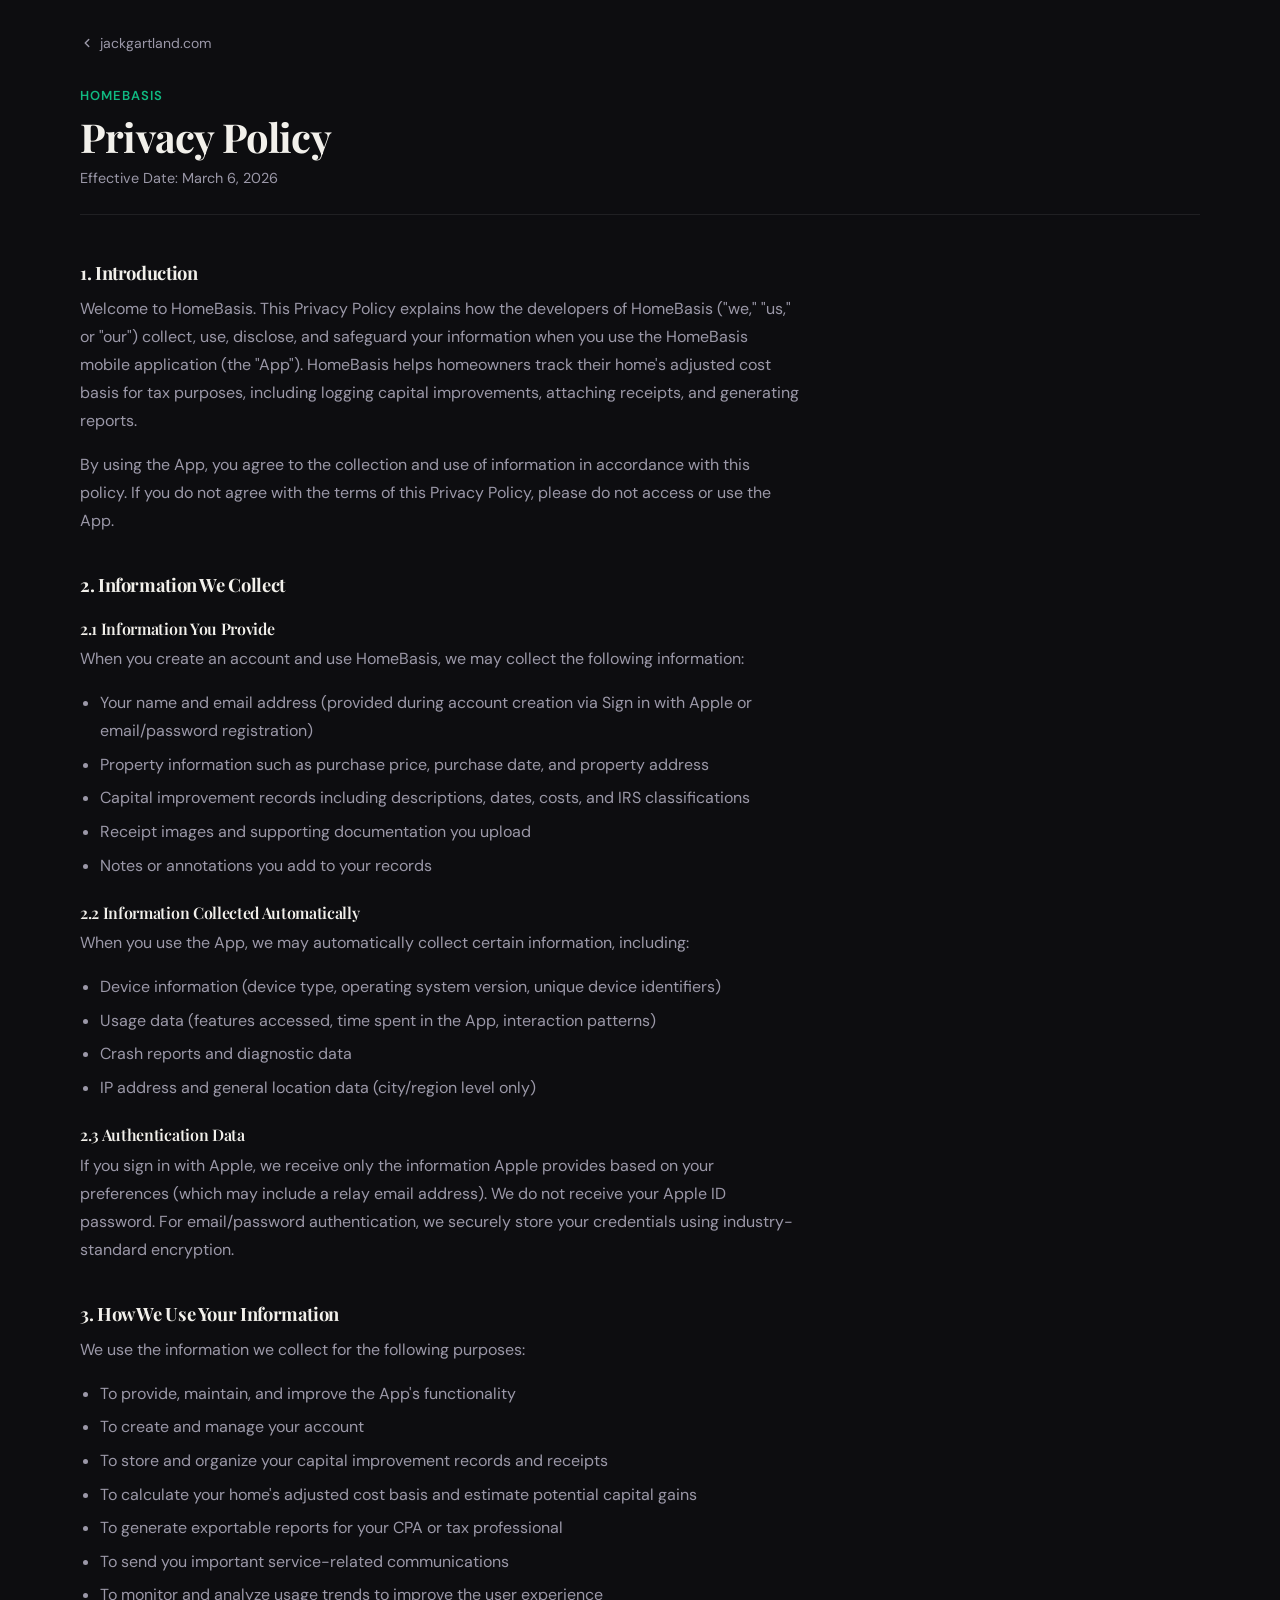
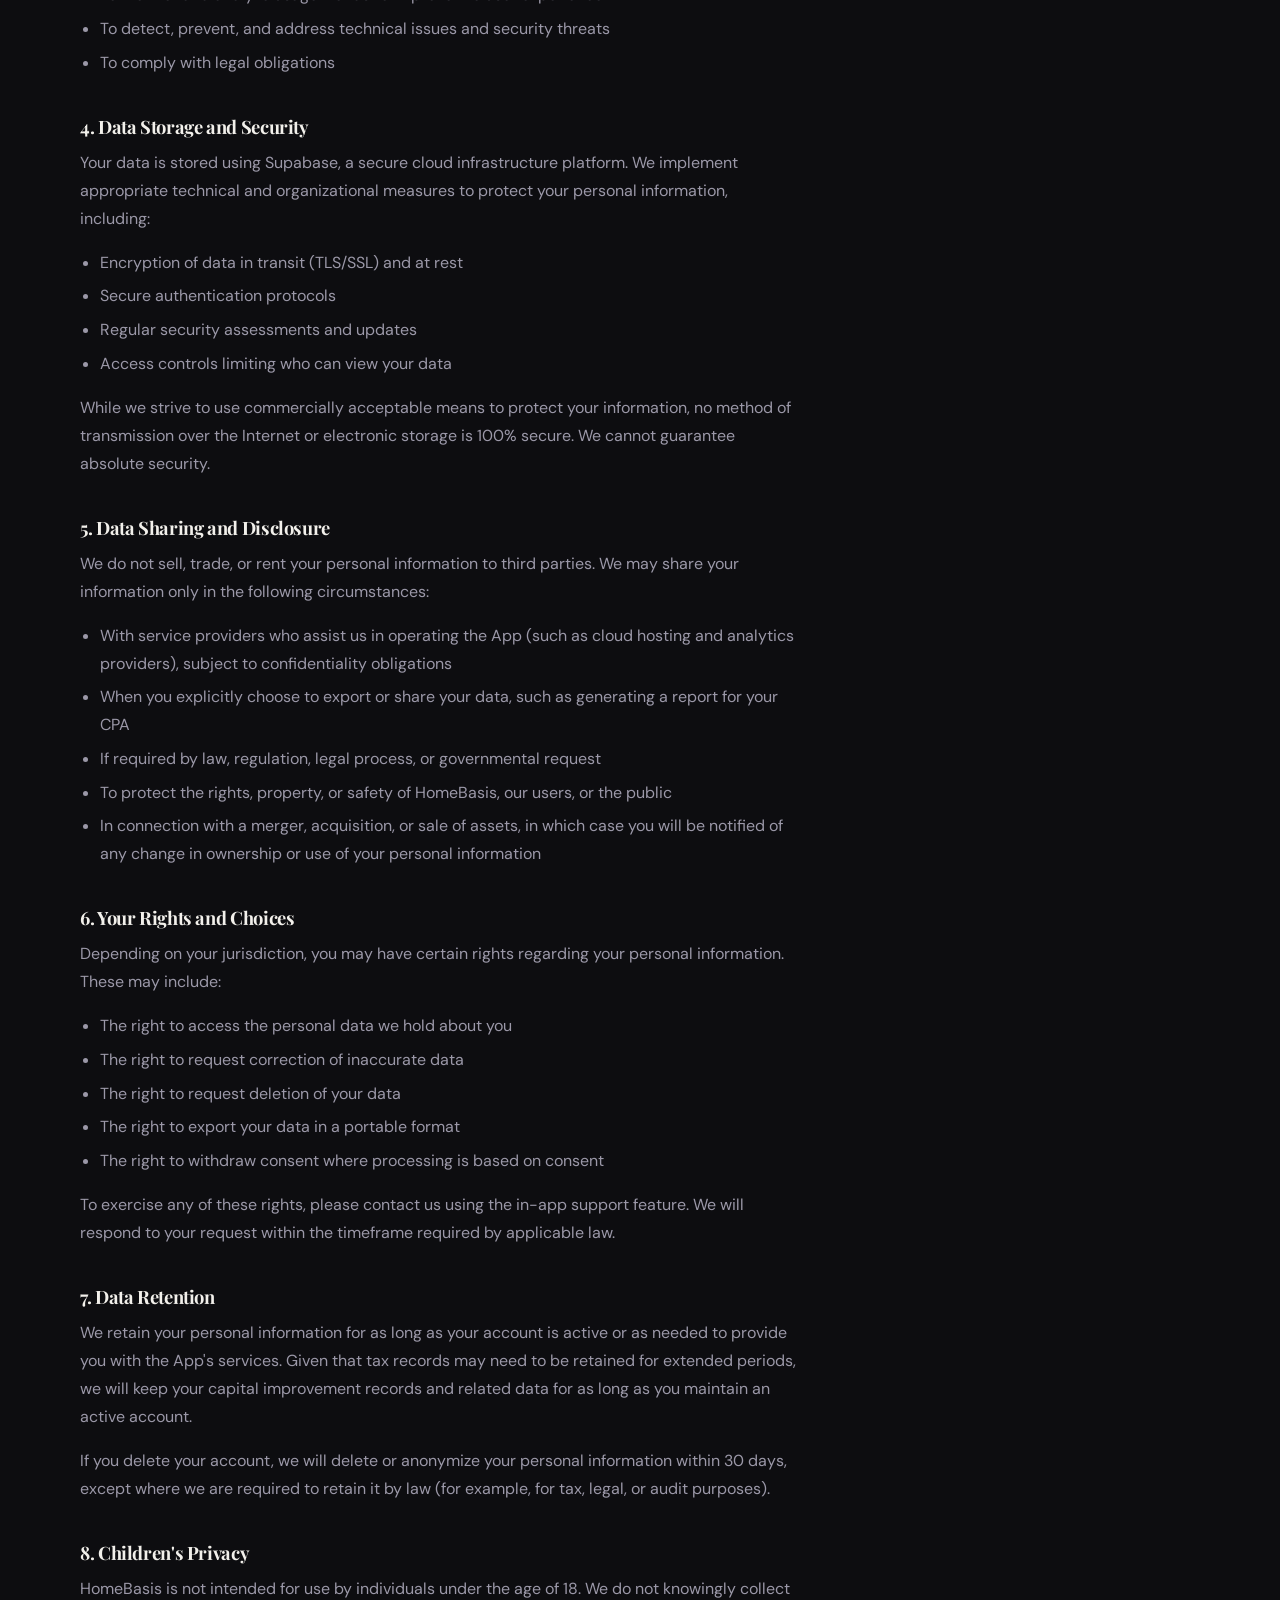
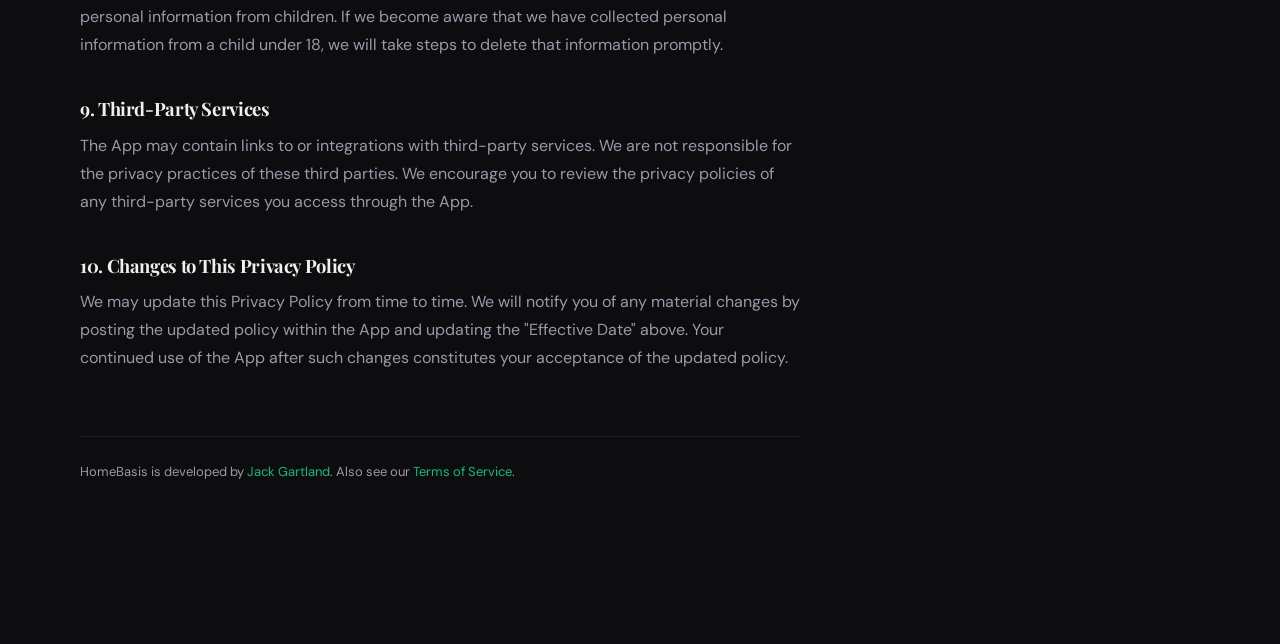
==== homebasis/privacy.html @ 2fae076a "Add HomeBasis Privacy Policy and Terms of Service pages Static pages at /homebasis/privacy.html and " ====
<!DOCTYPE html>
<html lang="en">
<head>
  <meta charset="UTF-8">
  <meta name="viewport" content="width=device-width, initial-scale=1.0">
  <meta name="robots" content="noindex, nofollow">
  <title>Privacy Policy — HomeBasis</title>

  <link rel="icon" type="image/svg+xml" href="../assets/icons/favicon.svg">

  <link rel="preconnect" href="https://fonts.googleapis.com">
  <link rel="preconnect" href="https://fonts.gstatic.com" crossorigin>
  <link href="https://fonts.googleapis.com/css2?family=Playfair+Display:ital,wght@0,700;0,900;1,400&family=DM+Sans:wght@400;500;600&display=swap" rel="stylesheet">

  <link rel="stylesheet" href="../css/style.css">

  <style>
    .legal-header {
      padding: 2rem 0 1.5rem;
      border-bottom: 1px solid var(--border);
      margin-bottom: 3rem;
    }
    .legal-header .back-link {
      display: inline-flex;
      align-items: center;
      gap: 0.4em;
      color: var(--text-secondary);
      font-size: 0.875rem;
      margin-bottom: 2rem;
      transition: color var(--transition);
    }
    .legal-header .back-link:hover {
      color: var(--accent);
    }
    .legal-header .app-label {
      font-size: 0.8125rem;
      font-weight: 600;
      letter-spacing: 0.08em;
      text-transform: uppercase;
      color: var(--accent);
      margin-bottom: 0.5rem;
    }
    .legal-header h1 {
      font-family: var(--font-display);
      font-size: clamp(1.75rem, 4vw, 2.5rem);
      font-weight: 700;
      color: var(--text-primary);
      margin-bottom: 0.5rem;
    }
    .legal-header .effective-date {
      color: var(--text-secondary);
      font-size: 0.9rem;
    }

    .legal-content {
      max-width: 720px;
      padding-bottom: 6rem;
    }
    .legal-content h2 {
      font-family: var(--font-display);
      font-size: 1.15rem;
      font-weight: 700;
      color: var(--text-primary);
      margin-top: 2.5rem;
      margin-bottom: 0.75rem;
    }
    .legal-content h3 {
      font-size: 1rem;
      font-weight: 600;
      color: var(--text-primary);
      margin-top: 1.5rem;
      margin-bottom: 0.5rem;
    }
    .legal-content p {
      color: var(--text-secondary);
      line-height: 1.75;
      margin-bottom: 1rem;
    }
    .legal-content p:last-child {
      margin-bottom: 0;
    }
    .legal-content ul {
      color: var(--text-secondary);
      line-height: 1.75;
      padding-left: 1.25rem;
      margin-bottom: 1rem;
    }
    .legal-content ul li {
      margin-bottom: 0.35rem;
    }
    .legal-footer {
      margin-top: 4rem;
      padding-top: 1.5rem;
      border-top: 1px solid var(--border);
      color: var(--text-secondary);
      font-size: 0.8125rem;
    }
    .legal-footer a {
      color: var(--accent);
    }
  </style>
</head>
<body>
  <main class="container">

    <header class="legal-header">
      <a href="https://jackgartland.com" class="back-link">
        <svg width="14" height="14" viewBox="0 0 24 24" fill="none" stroke="currentColor" stroke-width="2.5" stroke-linecap="round" stroke-linejoin="round" aria-hidden="true">
          <polyline points="15 18 9 12 15 6"/>
        </svg>
        jackgartland.com
      </a>
      <p class="app-label">HomeBasis</p>
      <h1>Privacy Policy</h1>
      <p class="effective-date">Effective Date: March 6, 2026</p>
    </header>

    <div class="legal-content">

      <h2>1. Introduction</h2>
      <p>Welcome to HomeBasis. This Privacy Policy explains how the developers of HomeBasis ("we," "us," or "our") collect, use, disclose, and safeguard your information when you use the HomeBasis mobile application (the "App"). HomeBasis helps homeowners track their home's adjusted cost basis for tax purposes, including logging capital improvements, attaching receipts, and generating reports.</p>
      <p>By using the App, you agree to the collection and use of information in accordance with this policy. If you do not agree with the terms of this Privacy Policy, please do not access or use the App.</p>

      <h2>2. Information We Collect</h2>

      <h3>2.1 Information You Provide</h3>
      <p>When you create an account and use HomeBasis, we may collect the following information:</p>
      <ul>
        <li>Your name and email address (provided during account creation via Sign in with Apple or email/password registration)</li>
        <li>Property information such as purchase price, purchase date, and property address</li>
        <li>Capital improvement records including descriptions, dates, costs, and IRS classifications</li>
        <li>Receipt images and supporting documentation you upload</li>
        <li>Notes or annotations you add to your records</li>
      </ul>

      <h3>2.2 Information Collected Automatically</h3>
      <p>When you use the App, we may automatically collect certain information, including:</p>
      <ul>
        <li>Device information (device type, operating system version, unique device identifiers)</li>
        <li>Usage data (features accessed, time spent in the App, interaction patterns)</li>
        <li>Crash reports and diagnostic data</li>
        <li>IP address and general location data (city/region level only)</li>
      </ul>

      <h3>2.3 Authentication Data</h3>
      <p>If you sign in with Apple, we receive only the information Apple provides based on your preferences (which may include a relay email address). We do not receive your Apple ID password. For email/password authentication, we securely store your credentials using industry-standard encryption.</p>

      <h2>3. How We Use Your Information</h2>
      <p>We use the information we collect for the following purposes:</p>
      <ul>
        <li>To provide, maintain, and improve the App's functionality</li>
        <li>To create and manage your account</li>
        <li>To store and organize your capital improvement records and receipts</li>
        <li>To calculate your home's adjusted cost basis and estimate potential capital gains</li>
        <li>To generate exportable reports for your CPA or tax professional</li>
        <li>To send you important service-related communications</li>
        <li>To monitor and analyze usage trends to improve the user experience</li>
        <li>To detect, prevent, and address technical issues and security threats</li>
        <li>To comply with legal obligations</li>
      </ul>

      <h2>4. Data Storage and Security</h2>
      <p>Your data is stored using Supabase, a secure cloud infrastructure platform. We implement appropriate technical and organizational measures to protect your personal information, including:</p>
      <ul>
        <li>Encryption of data in transit (TLS/SSL) and at rest</li>
        <li>Secure authentication protocols</li>
        <li>Regular security assessments and updates</li>
        <li>Access controls limiting who can view your data</li>
      </ul>
      <p>While we strive to use commercially acceptable means to protect your information, no method of transmission over the Internet or electronic storage is 100% secure. We cannot guarantee absolute security.</p>

      <h2>5. Data Sharing and Disclosure</h2>
      <p>We do not sell, trade, or rent your personal information to third parties. We may share your information only in the following circumstances:</p>
      <ul>
        <li>With service providers who assist us in operating the App (such as cloud hosting and analytics providers), subject to confidentiality obligations</li>
        <li>When you explicitly choose to export or share your data, such as generating a report for your CPA</li>
        <li>If required by law, regulation, legal process, or governmental request</li>
        <li>To protect the rights, property, or safety of HomeBasis, our users, or the public</li>
        <li>In connection with a merger, acquisition, or sale of assets, in which case you will be notified of any change in ownership or use of your personal information</li>
      </ul>

      <h2>6. Your Rights and Choices</h2>
      <p>Depending on your jurisdiction, you may have certain rights regarding your personal information. These may include:</p>
      <ul>
        <li>The right to access the personal data we hold about you</li>
        <li>The right to request correction of inaccurate data</li>
        <li>The right to request deletion of your data</li>
        <li>The right to export your data in a portable format</li>
        <li>The right to withdraw consent where processing is based on consent</li>
      </ul>
      <p>To exercise any of these rights, please contact us using the in-app support feature. We will respond to your request within the timeframe required by applicable law.</p>

      <h2>7. Data Retention</h2>
      <p>We retain your personal information for as long as your account is active or as needed to provide you with the App's services. Given that tax records may need to be retained for extended periods, we will keep your capital improvement records and related data for as long as you maintain an active account.</p>
      <p>If you delete your account, we will delete or anonymize your personal information within 30 days, except where we are required to retain it by law (for example, for tax, legal, or audit purposes).</p>

      <h2>8. Children's Privacy</h2>
      <p>HomeBasis is not intended for use by individuals under the age of 18. We do not knowingly collect personal information from children. If we become aware that we have collected personal information from a child under 18, we will take steps to delete that information promptly.</p>

      <h2>9. Third-Party Services</h2>
      <p>The App may contain links to or integrations with third-party services. We are not responsible for the privacy practices of these third parties. We encourage you to review the privacy policies of any third-party services you access through the App.</p>

      <h2>10. Changes to This Privacy Policy</h2>
      <p>We may update this Privacy Policy from time to time. We will notify you of any material changes by posting the updated policy within the App and updating the "Effective Date" above. Your continued use of the App after such changes constitutes your acceptance of the updated policy.</p>

      <footer class="legal-footer">
        <p>HomeBasis is developed by <a href="https://jackgartland.com">Jack Gartland</a>. Also see our <a href="terms.html">Terms of Service</a>.</p>
      </footer>

    </div>
  </main>
</body>
</html>
---- css/style.css ----
/* =============================================================
   DESIGN TOKENS
   ============================================================= */
:root {
  --bg:             #0d0d10;
  --surface:        #17171c;
  --surface-raised: #1e1e25;
  --accent:         #10b981;
  --accent-rgb:     16, 185, 129;
  --accent-hover:   #0ea572;
  --accent-2:       #b8f564;
  --accent-3:       #4fa8e8;
  --text-primary:   #f2f0eb;
  --text-secondary: #9b98a8;
  --border:         rgba(255, 255, 255, 0.08);

  --font-display: 'Playfair Display', Georgia, serif;
  --font-body:    'DM Sans', system-ui, sans-serif;

  --header-h:     72px;
  --radius:       12px;
  --radius-sm:    6px;

  --transition:   220ms cubic-bezier(0.4, 0, 0.2, 1);
  --transition-slow: 500ms cubic-bezier(0.4, 0, 0.2, 1);
}

/* =============================================================
   RESET & BASE
   ============================================================= */
*, *::before, *::after {
  box-sizing: border-box;
  margin: 0;
  padding: 0;
}

html {
  scroll-behavior: smooth;
  scroll-padding-top: var(--header-h);
  -webkit-text-size-adjust: 100%;
}

body {
  background-color: var(--bg);
  color: var(--text-primary);
  font-family: var(--font-body);
  font-size: 1rem;
  line-height: 1.6;
  overflow-x: hidden;
}

img, svg {
  display: block;
  max-width: 100%;
}

a {
  color: inherit;
  text-decoration: none;
}

ul[role="list"] {
  list-style: none;
}

button {
  cursor: pointer;
  background: none;
  border: none;
  font: inherit;
  color: inherit;
}

/* =============================================================
   LAYOUT UTILITIES
   ============================================================= */
.container {
  max-width: 1200px;
  margin-inline: auto;
  padding-inline: clamp(1.25rem, 5vw, 2.5rem);
}

section {
  padding-block: clamp(5rem, 10vw, 8rem);
}

/* =============================================================
   SCROLL REVEAL
   ============================================================= */
[data-reveal] {
  opacity: 0;
  transform: translateY(32px);
  transition: opacity var(--transition-slow), transform var(--transition-slow);
}

[data-reveal].visible {
  opacity: 1;
  transform: translateY(0);
}

/* =============================================================
   TYPOGRAPHY
   ============================================================= */
h1, h2, h3 {
  font-family: var(--font-display);
  line-height: 1.1;
  letter-spacing: -0.02em;
}

h2 {
  font-size: clamp(2rem, 5vw, 3.5rem);
  font-weight: 900;
  margin-bottom: 0.5em;
}

h3 {
  font-size: clamp(1.25rem, 2.5vw, 1.75rem);
  font-weight: 700;
}

.section-sub {
  color: var(--text-secondary);
  font-size: clamp(1rem, 1.5vw, 1.125rem);
  margin-bottom: clamp(2.5rem, 5vw, 4rem);
  max-width: 48ch;
}

/* =============================================================
   BUTTONS
   ============================================================= */
.btn {
  display: inline-flex;
  align-items: center;
  gap: 0.5rem;
  padding: 0.75em 1.75em;
  border-radius: var(--radius-sm);
  font-family: var(--font-body);
  font-weight: 600;
  font-size: 0.9375rem;
  letter-spacing: 0.01em;
  transition: transform var(--transition), box-shadow var(--transition), background-color var(--transition), color var(--transition);
  white-space: nowrap;
}

.btn:hover {
  transform: translateY(-2px);
}

.btn:active {
  transform: translateY(0);
}

.btn-primary {
  background-color: var(--accent);
  color: #fff;
  box-shadow: 0 4px 24px rgba(var(--accent-rgb), 0.35);
}

.btn-primary:hover {
  background-color: var(--accent-hover);
  box-shadow: 0 6px 32px rgba(var(--accent-rgb), 0.45);
}

.btn-outline {
  border: 1.5px solid var(--border);
  color: var(--text-primary);
  background-color: transparent;
}

.btn-outline:hover {
  border-color: rgba(255, 255, 255, 0.2);
  background-color: rgba(255, 255, 255, 0.05);
}

/* =============================================================
   HEADER
   ============================================================= */
#site-header {
  position: fixed;
  top: 0;
  inset-inline: 0;
  z-index: 100;
  height: var(--header-h);
  transition: background-color var(--transition), box-shadow var(--transition), backdrop-filter var(--transition);
}

#site-header.scrolled {
  background-color: rgba(13, 13, 16, 0.75);
  backdrop-filter: blur(12px);
  -webkit-backdrop-filter: blur(12px);
  box-shadow: 0 1px 0 var(--border), 0 4px 24px rgba(0, 0, 0, 0.4);
}

.header-inner {
  display: flex;
  align-items: center;
  height: 100%;
  gap: 2rem;
}

.logo {
  font-family: var(--font-display);
  font-weight: 900;
  font-size: 1.5rem;
  color: var(--accent);
  letter-spacing: -0.03em;
  flex-shrink: 0;
  transition: opacity var(--transition);
}

.logo:hover {
  opacity: 0.8;
}

#main-nav {
  margin-left: auto;
}

#main-nav ul {
  display: flex;
  gap: 0.25rem;
}

#main-nav a {
  display: block;
  padding: 0.4em 0.75em;
  font-weight: 500;
  font-size: 0.9375rem;
  color: var(--text-secondary);
  border-radius: var(--radius-sm);
  position: relative;
  transition: color var(--transition);
}

#main-nav a::after {
  content: '';
  position: absolute;
  bottom: 2px;
  left: 0.75em;
  right: 0.75em;
  height: 2px;
  background-color: var(--accent);
  border-radius: 1px;
  width: 0;
  transition: width var(--transition);
}

#main-nav a:hover,
#main-nav a.active {
  color: var(--text-primary);
}

#main-nav a.active::after {
  width: calc(100% - 1.5em);
}

.header-social {
  display: flex;
  gap: 0.5rem;
  flex-shrink: 0;
}

.header-social a {
  display: flex;
  align-items: center;
  justify-content: center;
  width: 36px;
  height: 36px;
  border-radius: var(--radius-sm);
  color: var(--text-secondary);
  transition: color var(--transition), background-color var(--transition);
}

.header-social a:hover {
  color: var(--text-primary);
  background-color: rgba(255, 255, 255, 0.07);
}

.header-social svg {
  width: 18px;
  height: 18px;
  fill: currentColor;
}

/* Hamburger */
.hamburger {
  display: none;
  flex-direction: column;
  justify-content: center;
  gap: 5px;
  width: 40px;
  height: 40px;
  padding: 8px;
  border-radius: var(--radius-sm);
  flex-shrink: 0;
  margin-left: auto;
  transition: background-color var(--transition);
}

.hamburger:hover {
  background-color: rgba(255, 255, 255, 0.07);
}

.hamburger span {
  display: block;
  height: 2px;
  background-color: var(--text-primary);
  border-radius: 1px;
  transition: transform var(--transition), opacity var(--transition), width var(--transition);
  transform-origin: center;
}

.hamburger[aria-expanded="true"] span:nth-child(1) {
  transform: translateY(7px) rotate(45deg);
}

.hamburger[aria-expanded="true"] span:nth-child(2) {
  opacity: 0;
}

.hamburger[aria-expanded="true"] span:nth-child(3) {
  transform: translateY(-7px) rotate(-45deg);
}

/* =============================================================
   HERO
   ============================================================= */
#hero {
  min-height: 100svh;
  display: flex;
  align-items: center;
  padding-top: var(--header-h);
  position: relative;
  overflow: hidden;
}

.hero-blob {
  position: absolute;
  inset: 0;
  z-index: 0;
  background: radial-gradient(ellipse 70% 60% at 70% 40%, rgba(var(--accent-rgb), 0.18) 0%, transparent 70%),
              radial-gradient(ellipse 50% 50% at 20% 80%, rgba(79, 168, 232, 0.1) 0%, transparent 60%);
  animation: blob-drift 12s ease-in-out infinite alternate;
}

@keyframes blob-drift {
  0%   { transform: scale(1) translate(0, 0); }
  33%  { transform: scale(1.04) translate(2%, -1.5%); }
  66%  { transform: scale(0.97) translate(-1.5%, 2%); }
  100% { transform: scale(1.02) translate(1%, 1%); }
}

.hero-inner {
  position: relative;
  z-index: 1;
  padding-block: clamp(4rem, 8vw, 7rem);
}

.hero-eyebrow {
  font-family: var(--font-display);
  font-style: italic;
  font-size: clamp(0.875rem, 1.5vw, 1.125rem);
  color: var(--accent);
  letter-spacing: 0.04em;
  margin-bottom: 1rem;
}

.hero-name {
  font-size: clamp(4rem, 12vw, 9rem);
  font-weight: 900;
  line-height: 0.95;
  letter-spacing: -0.04em;
  color: var(--text-primary);
  margin-bottom: clamp(1.25rem, 2vw, 2rem);
}

.hero-cta {
  display: flex;
  flex-wrap: wrap;
  gap: 0.75rem;
  align-items: center;
}

.hero-tagline {
  font-size: clamp(1rem, 2vw, 1.375rem);
  color: var(--text-secondary);
  line-height: 1.5;
  max-width: 40ch;
  margin-bottom: clamp(2rem, 4vw, 3rem);
}

/* =============================================================
   ABOUT
   ============================================================= */
#about {
  background-color: var(--surface);
}

.about-inner {
  display: grid;
  grid-template-columns: 1fr;
  gap: clamp(3rem, 6vw, 5rem);
  align-items: center;
}

.about-text h2 {
  margin-bottom: 1rem;
}

.about-text p {
  color: var(--text-secondary);
  font-size: clamp(1rem, 1.5vw, 1.125rem);
  max-width: 56ch;
  margin-bottom: 1.25rem;
}



/* =============================================================
   GALLERY
   ============================================================= */
#gallery {
  background-color: var(--bg);
}

.gallery-grid {
  columns: 3 280px;
  column-gap: 1rem;
}

.gallery-item {
  break-inside: avoid;
  margin-bottom: 1rem;
  overflow: hidden;
  border-radius: var(--radius-sm);
  position: relative;
  cursor: pointer;
}

.gallery-item img {
  width: 100%;
  height: auto;
  display: block;
  transition: transform 400ms cubic-bezier(0.4, 0, 0.2, 1),
              filter 400ms cubic-bezier(0.4, 0, 0.2, 1);
  border-radius: var(--radius-sm);
}

.gallery-item:hover img {
  transform: scale(1.04);
  filter: brightness(0.82);
}

.gallery-item figcaption {
  position: absolute;
  bottom: 0;
  left: 0;
  right: 0;
  padding: 0.75rem 1rem;
  background: linear-gradient(transparent, rgba(0,0,0,0.75));
  color: #fff;
  font-size: 0.875rem;
  font-weight: 500;
  transform: translateY(100%);
  transition: transform 300ms cubic-bezier(0.4, 0, 0.2, 1);
  border-radius: 0 0 var(--radius-sm) var(--radius-sm);
}

.gallery-item:hover figcaption {
  transform: translateY(0);
}


/* Gallery expand */
.gallery-expand-row {
  display: flex;
  justify-content: center;
  margin-top: 2rem;
}

.gallery-expand-btn {
  display: inline-flex;
  align-items: center;
  gap: 0.5rem;
}

.gallery-expand-btn svg {
  transition: transform var(--transition);
}

.gallery-expand-btn[aria-expanded="true"] svg {
  transform: rotate(180deg);
}

.gallery-more {
  display: none;
  margin-top: 1rem;
}

.gallery-more.is-open {
  display: block;
}

/* =============================================================
   APPS
   ============================================================= */
#apps {
  background-color: var(--surface);
}

.apps-grid {
  display: grid;
  grid-template-columns: repeat(auto-fit, minmax(300px, 1fr));
  gap: 1.5rem;
}

.app-card {
  background-color: var(--surface-raised);
  border: 1px solid var(--border);
  border-radius: var(--radius);
  overflow: hidden;
  display: grid;
  grid-template-columns: 140px 1fr;
  transition: transform var(--transition), box-shadow var(--transition);
}

.app-card:hover {
  transform: translateY(-6px);
  box-shadow: 0 16px 48px rgba(0, 0, 0, 0.4), 0 0 0 1px rgba(255, 255, 255, 0.06);
}

.app-card-screenshot {
  background-color: var(--surface);
  display: flex;
  align-items: flex-end;
  justify-content: center;
  padding: 1.25rem 1rem 0;
  overflow: hidden;
}

.app-card-screenshot--icon {
  justify-content: center;
  align-items: center;
  padding: 1.5rem;
}

.app-card-screenshot--icon img {
  width: 80px;
  height: 80px;
  min-height: unset;
  border-radius: 0;
  object-fit: contain;
  filter: none;
}

.app-card-screenshot img {
  width: 100%;
  height: auto;
  border-radius: var(--radius-sm) var(--radius-sm) 0 0;
  object-fit: cover;
  max-height: 240px;

  /* Placeholder styling when image is missing */
  background-color: var(--surface-raised);
  min-height: 120px;
}

.app-card-content {
  padding: 1.5rem;
  display: flex;
  flex-direction: column;
  justify-content: center;
  gap: 0.75rem;
}

.app-card-title {
  font-size: 1.25rem;
  font-weight: 700;
  color: var(--text-primary);
}

.app-card-desc {
  color: var(--text-secondary);
  font-size: 0.9375rem;
  line-height: 1.55;
}

.app-card--wide {
  grid-column: 1 / -1;
}


.app-card-links {
  display: flex;
  flex-wrap: wrap;
  gap: 0.75rem;
  margin-top: 1rem;
}

.press-link {
  display: inline-flex;
  align-items: center;
  gap: 0.35rem;
  font-size: 0.875rem;
  font-weight: 500;
  color: var(--accent-3);
  transition: color var(--transition), opacity var(--transition);
}

.press-link:hover {
  color: var(--text-primary);
}

.app-store-link {
  display: inline-block;
  margin-top: 0.25rem;
  transition: opacity var(--transition), transform var(--transition);
}

.app-store-link:hover {
  opacity: 0.85;
  transform: translateY(-1px);
}

.app-store-link img {
  height: 42px;
  width: auto;
}

/* =============================================================
   FOOTER
   ============================================================= */
footer {
  background-color: var(--bg);
  border-top: 1px solid var(--border);
  padding-block: clamp(3rem, 5vw, 4rem);
}

.footer-inner {
  display: flex;
  flex-direction: column;
  align-items: center;
  gap: 1.5rem;
  text-align: center;
}

.footer-brand {
  display: flex;
  flex-direction: column;
  align-items: center;
  gap: 0.25rem;
}

.footer-logo {
  font-family: var(--font-display);
  font-weight: 900;
  font-size: 1.5rem;
  color: var(--accent);
  letter-spacing: -0.03em;
}

.footer-brand p {
  font-size: 0.875rem;
  color: var(--text-secondary);
}

.footer-links {
  display: flex;
  gap: 1.5rem;
  flex-wrap: wrap;
  justify-content: center;
}

.footer-links a {
  color: var(--text-secondary);
  font-size: 0.9375rem;
  transition: color var(--transition);
}

.footer-links a:hover {
  color: var(--text-primary);
}

.footer-copy {
  color: var(--text-secondary);
  font-size: 0.8125rem;
}

/* =============================================================
   LIGHTBOX
   ============================================================= */
.lightbox {
  position: fixed;
  inset: 0;
  z-index: 200;
  display: flex;
  align-items: center;
  justify-content: center;
  pointer-events: none;
  opacity: 0;
  transition: opacity 250ms ease;
}

.lightbox.is-open {
  opacity: 1;
  pointer-events: all;
}

.lightbox-backdrop {
  position: absolute;
  inset: 0;
  background-color: rgba(0, 0, 0, 0.92);
  cursor: pointer;
}

.lightbox-content {
  position: relative;
  z-index: 1;
  max-width: min(90vw, 1400px);
  max-height: 90svh;
  display: flex;
  align-items: center;
  justify-content: center;
}

.lightbox-figure {
  display: flex;
  flex-direction: column;
  align-items: center;
  gap: 0.75rem;
}

.lightbox-image {
  max-width: min(90vw, 1400px);
  max-height: 80svh;
  width: auto;
  height: auto;
  border-radius: var(--radius-sm);
  object-fit: contain;
  transform: scale(0.9);
  transition: transform 350ms cubic-bezier(0.34, 1.56, 0.64, 1);
}

.lightbox.is-open .lightbox-image {
  transform: scale(1);
}

.lightbox-caption {
  color: var(--text-secondary);
  font-size: 0.875rem;
  text-align: center;
}

.lightbox-close,
.lightbox-prev,
.lightbox-next {
  position: absolute;
  display: flex;
  align-items: center;
  justify-content: center;
  width: 44px;
  height: 44px;
  border-radius: 50%;
  background-color: rgba(255, 255, 255, 0.08);
  color: #fff;
  transition: background-color var(--transition), transform var(--transition);
  z-index: 2;
}

.lightbox-close:hover,
.lightbox-prev:hover,
.lightbox-next:hover {
  background-color: rgba(255, 255, 255, 0.18);
}

.lightbox-close svg,
.lightbox-prev svg,
.lightbox-next svg {
  width: 20px;
  height: 20px;
}

.lightbox-close {
  top: -52px;
  right: 0;
}

.lightbox-prev {
  left: -56px;
  top: 50%;
  transform: translateY(-50%);
}

.lightbox-prev:hover {
  transform: translateY(-50%) translateX(-2px);
}

.lightbox-next {
  right: -56px;
  top: 50%;
  transform: translateY(-50%);
}

.lightbox-next:hover {
  transform: translateY(-50%) translateX(2px);
}

/* =============================================================
   RESPONSIVE — 768px+
   ============================================================= */
@media (min-width: 768px) {
  .about-inner {
    grid-template-columns: 1fr;
    max-width: 720px;
  }
}

/* =============================================================
   RESPONSIVE — mobile nav (max 767px)
   ============================================================= */
@media (max-width: 767px) {
  #main-nav {
    position: fixed;
    top: var(--header-h);
    inset-inline: 0;
    background-color: rgba(13, 13, 16, 0.97);
    backdrop-filter: blur(12px);
    -webkit-backdrop-filter: blur(12px);
    border-bottom: 1px solid var(--border);
    max-height: 0;
    overflow: hidden;
    transition: max-height 350ms cubic-bezier(0.4, 0, 0.2, 1);
    margin-left: 0;
  }

  #main-nav.is-open {
    max-height: 240px;
  }

  #main-nav ul {
    flex-direction: column;
    padding: 1rem;
    gap: 0;
  }

  #main-nav a {
    padding: 0.75em 1rem;
    font-size: 1.0625rem;
    border-radius: var(--radius-sm);
  }

  #main-nav a::after {
    display: none;
  }

  #main-nav a.active {
    color: var(--accent);
  }

  .header-social {
    display: none;
  }

  .hamburger {
    display: flex;
  }

  .app-card {
    grid-template-columns: 1fr;
  }

  .app-card-screenshot {
    padding: 1.5rem 2rem 0;
  }

  .lightbox-prev {
    left: 8px;
  }

  .lightbox-next {
    right: 8px;
  }

  .lightbox-close {
    top: 8px;
    right: 8px;
    position: fixed;
  }
}

/* =============================================================
   RESPONSIVE — 1024px+
   ============================================================= */

/* =============================================================
   REDUCED MOTION
   ============================================================= */
@media (prefers-reduced-motion: reduce) {
  *, *::before, *::after {
    animation-duration: 0.01ms !important;
    animation-iteration-count: 1 !important;
    transition-duration: 0.01ms !important;
  }

  [data-reveal] {
    opacity: 1;
    transform: none;
  }

  html {
    scroll-behavior: auto;
  }

  .hero-blob {
    animation: none;
  }
}
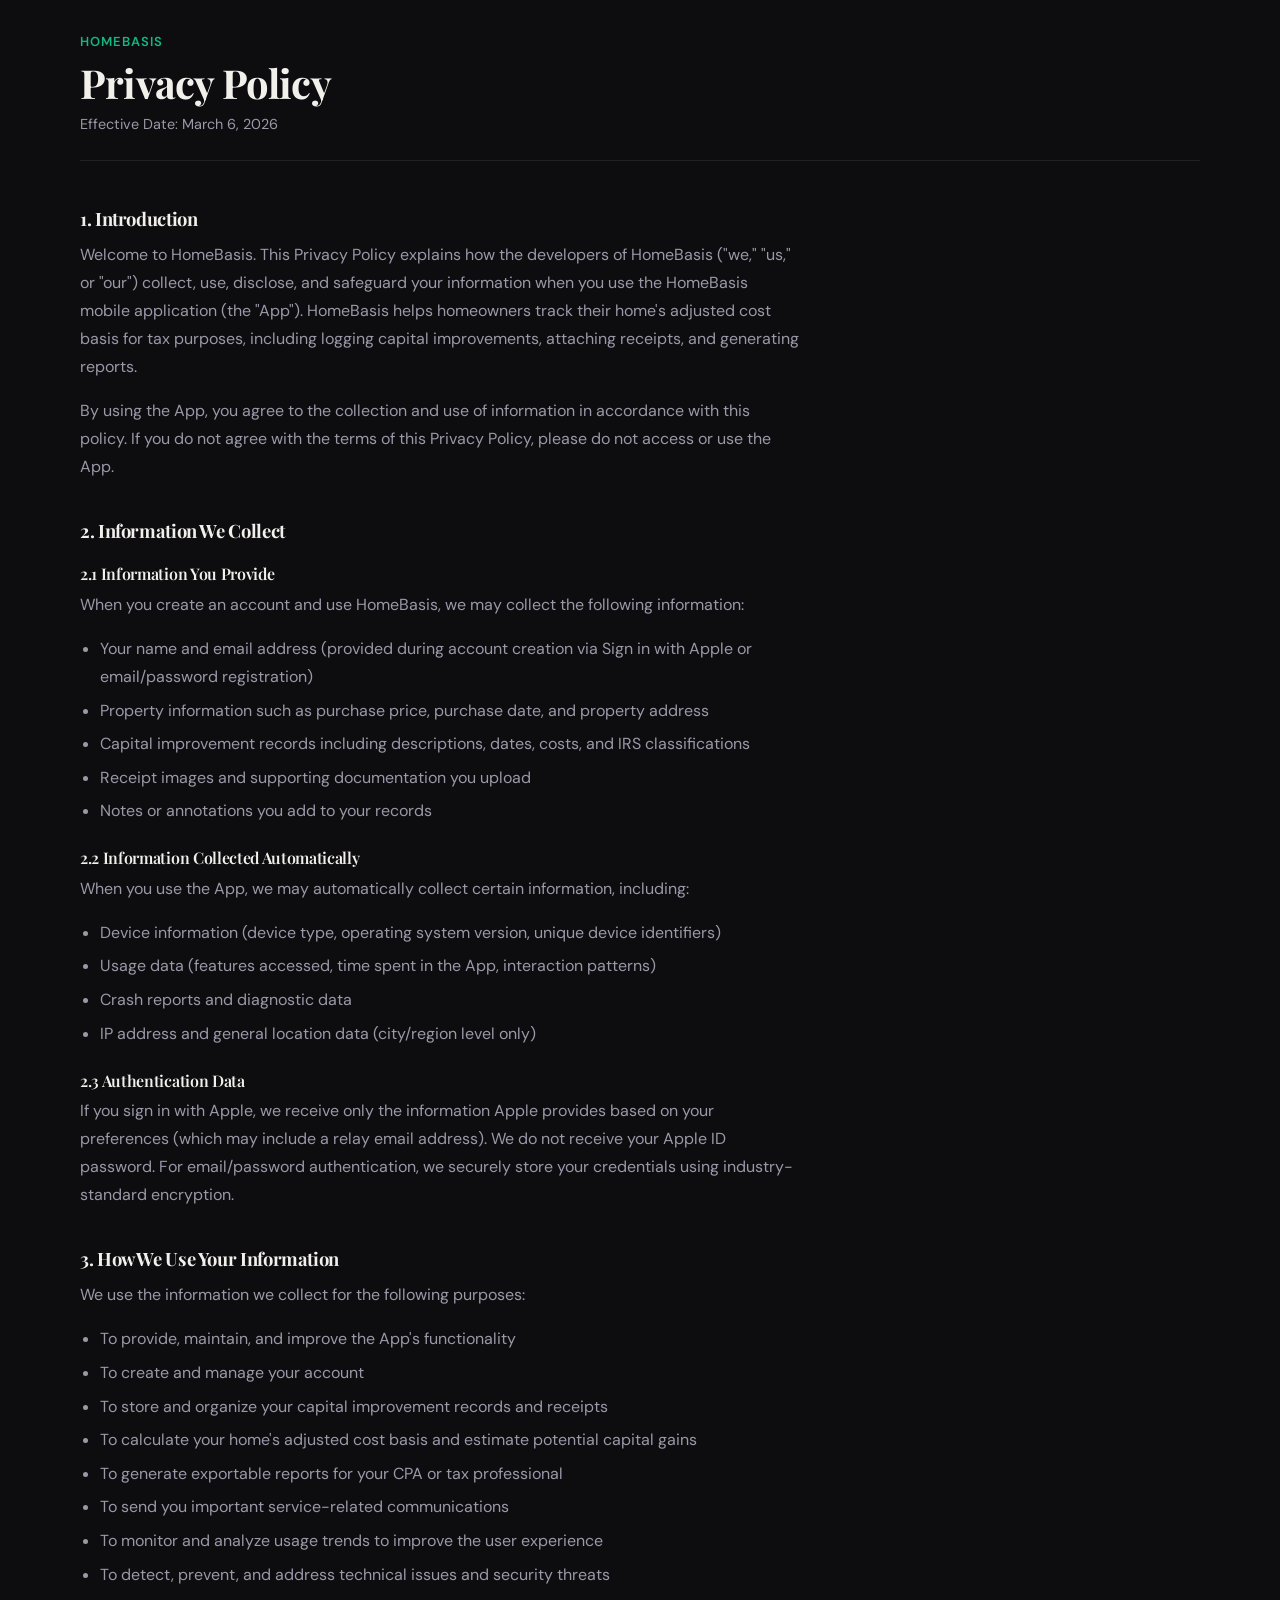
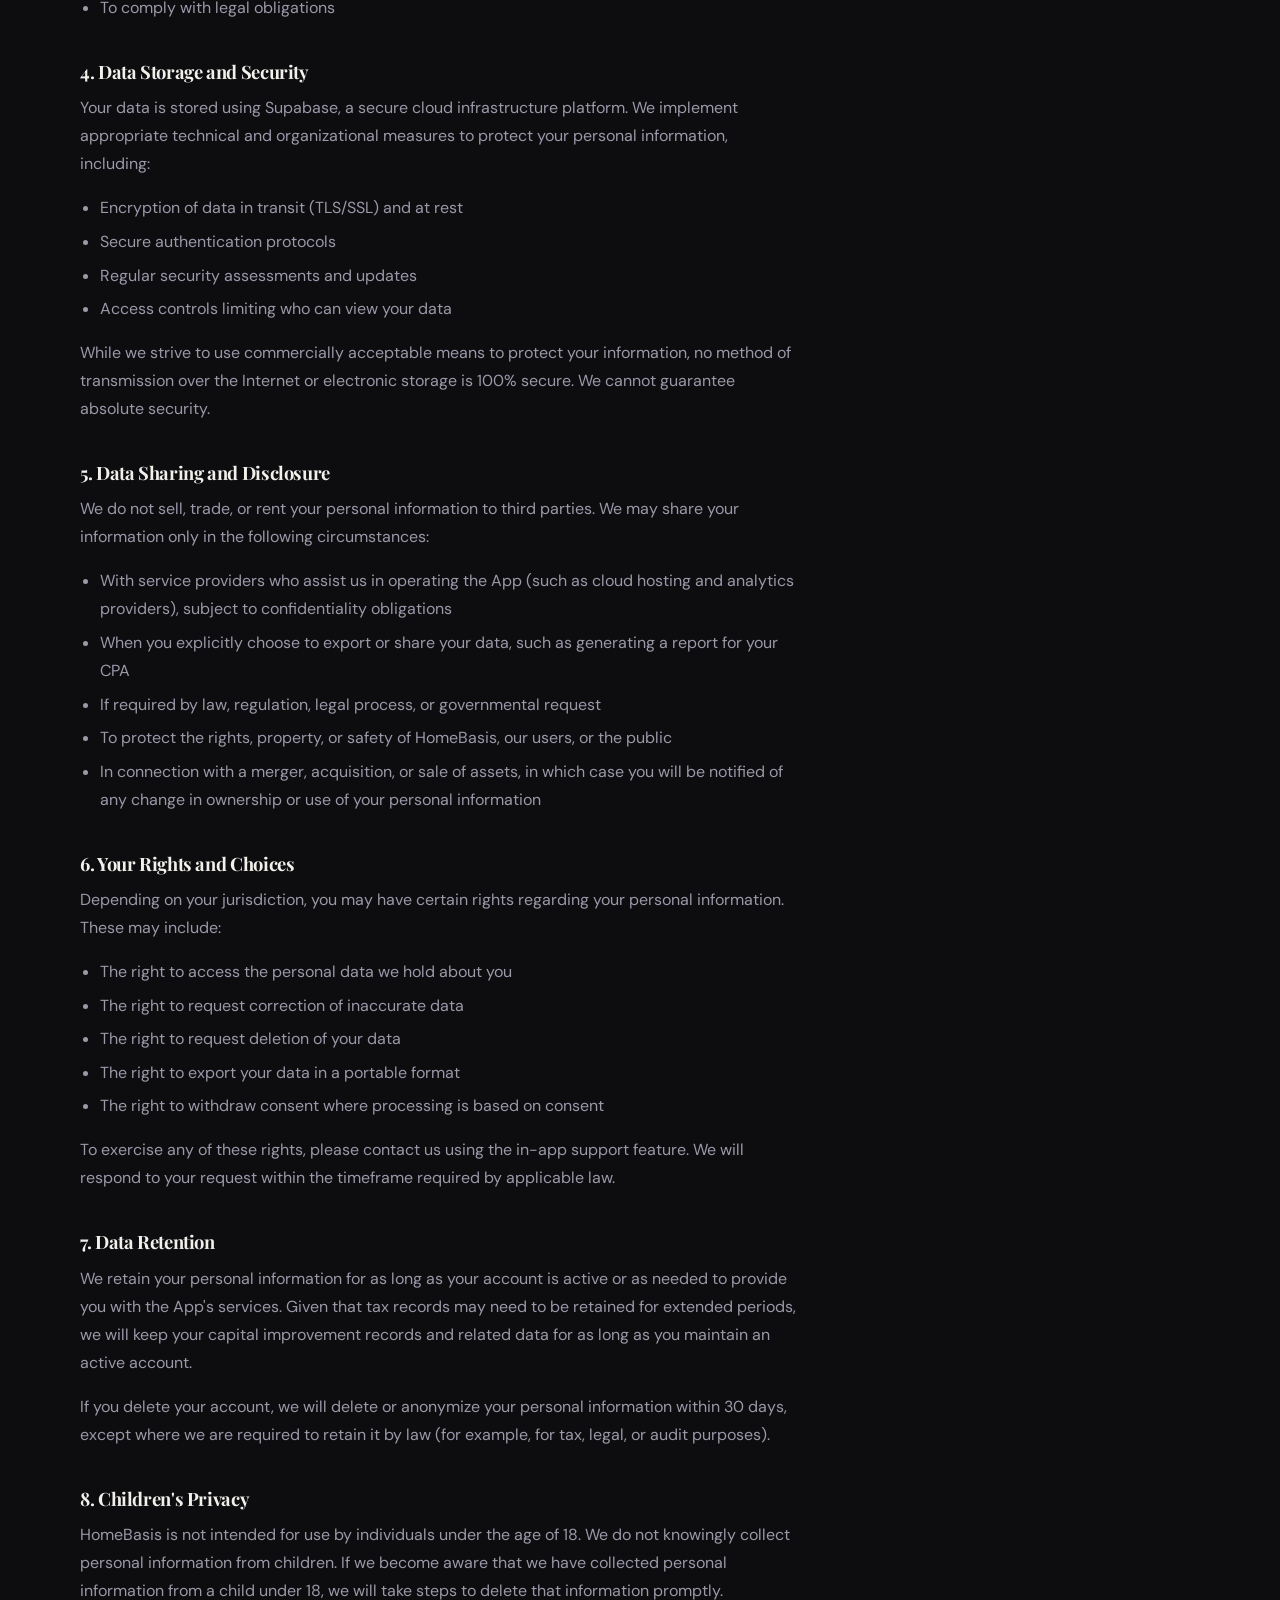
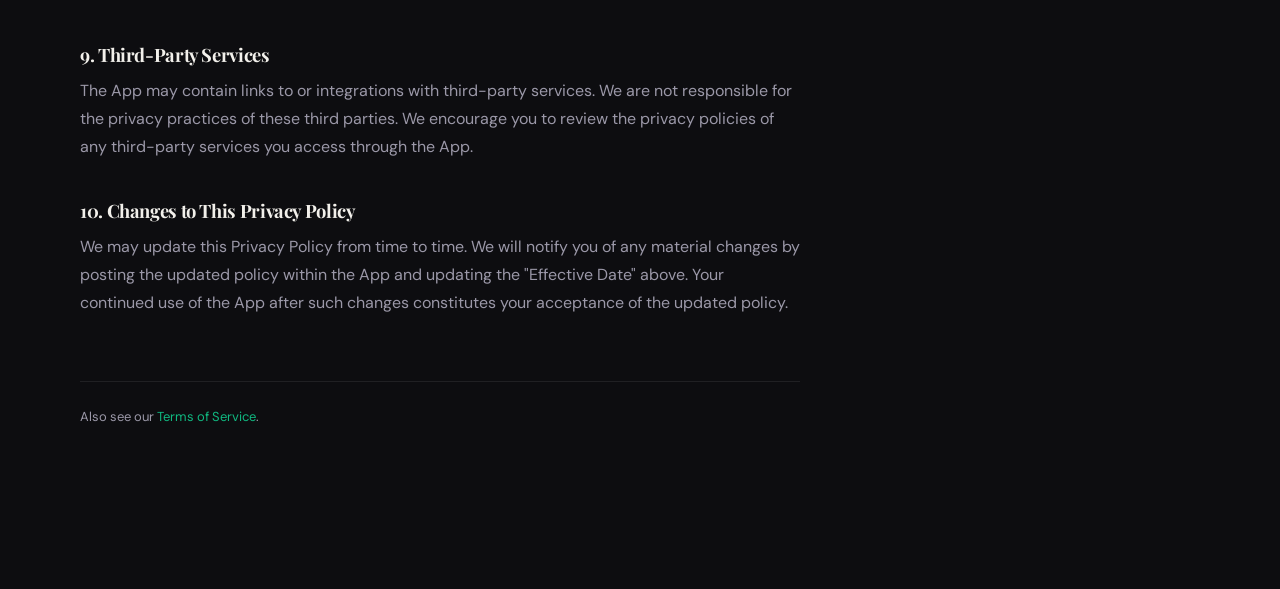
==== commit 534c3411: "Remove back link and developer attribution from HomeBasis legal pages Co-Authored-By: Claude Sonnet " ====
--- a/homebasis/privacy.html
+++ b/homebasis/privacy.html
@@ -104,12 +104,6 @@
   <main class="container">
 
     <header class="legal-header">
-      <a href="https://jackgartland.com" class="back-link">
-        <svg width="14" height="14" viewBox="0 0 24 24" fill="none" stroke="currentColor" stroke-width="2.5" stroke-linecap="round" stroke-linejoin="round" aria-hidden="true">
-          <polyline points="15 18 9 12 15 6"/>
-        </svg>
-        jackgartland.com
-      </a>
       <p class="app-label">HomeBasis</p>
       <h1>Privacy Policy</h1>
       <p class="effective-date">Effective Date: March 6, 2026</p>
@@ -204,7 +198,7 @@
       <p>We may update this Privacy Policy from time to time. We will notify you of any material changes by posting the updated policy within the App and updating the "Effective Date" above. Your continued use of the App after such changes constitutes your acceptance of the updated policy.</p>
 
       <footer class="legal-footer">
-        <p>HomeBasis is developed by <a href="https://jackgartland.com">Jack Gartland</a>. Also see our <a href="terms.html">Terms of Service</a>.</p>
+        <p>Also see our <a href="terms.html">Terms of Service</a>.</p>
       </footer>
 
     </div>
